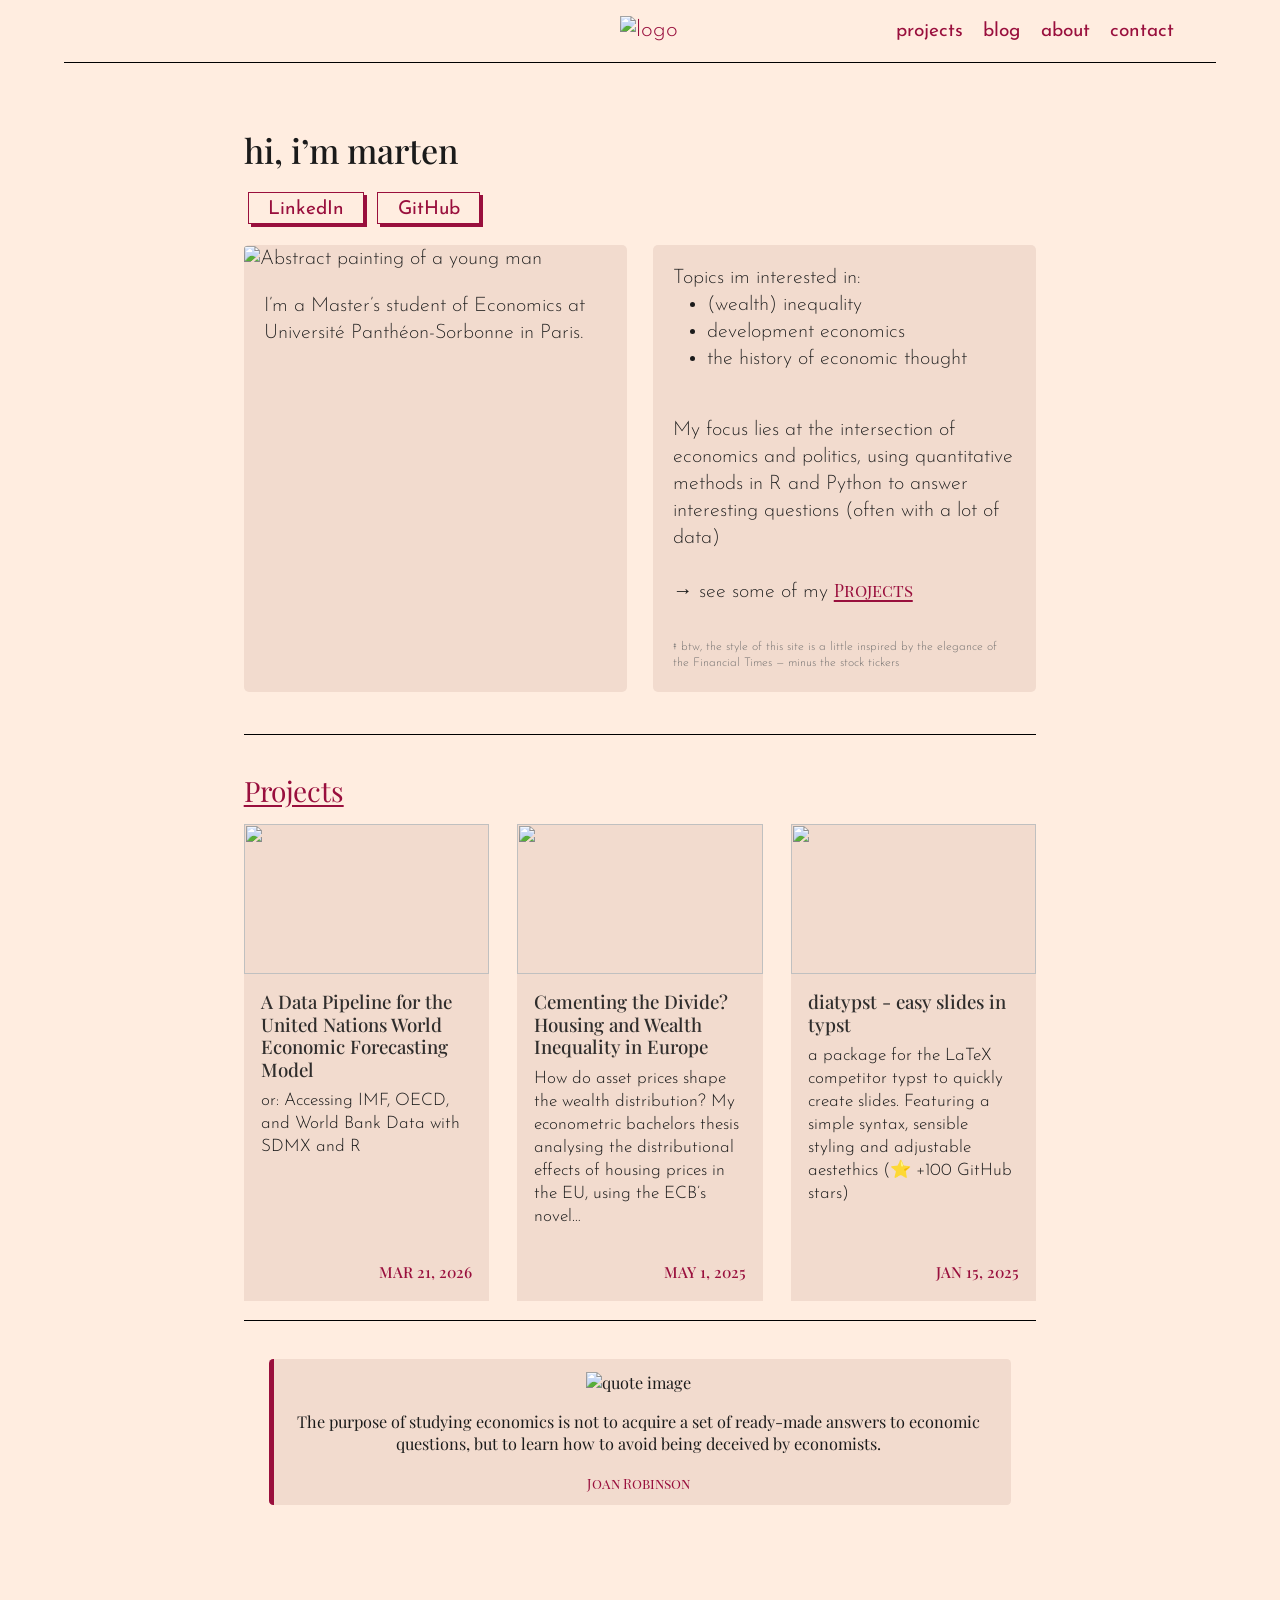
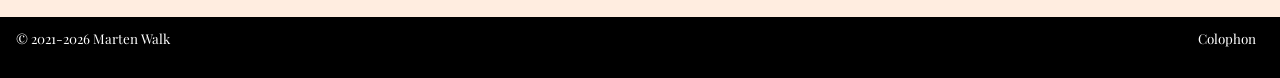
==== index.html @ 2151c4bc "Deploying to gh-pages from @ skriptum/martenw.quarto@14e7b189ca5320778930a5608e3fee7e0c405bf0 🚀" ====
<!DOCTYPE html>
<html xmlns="http://www.w3.org/1999/xhtml" lang="en" xml:lang="en"><head>

<meta charset="utf-8">
<meta name="generator" content="quarto-1.10.18">

<meta name="viewport" content="width=device-width, initial-scale=1.0, user-scalable=yes">

<meta name="description" content="Economics student interested in wealth inequality and development economics.">

<title>marten walk</title>
<style>
/* Default styles provided by pandoc.
** See https://pandoc.org/MANUAL.html#variables-for-html for config info.
*/
span.smallcaps{font-variant: small-caps;}
div.columns{display: flex; gap: 1.5em;}
div.column{flex: auto;}
@media screen {
div.columns{gap: min(4vw, 1.5em);}
div.column{overflow-x: auto;}
}
div.hanging-indent{margin-left: 1.5em; text-indent: -1.5em;}
ul.task-list{list-style: none;}
ul.task-list li input[type="checkbox"] {
  width: 0.8em;
  margin: 0 0.8em 0.2em -1em; /* quarto-specific, see https://github.com/quarto-dev/quarto-cli/issues/4556 */ 
  vertical-align: middle;
}
.display.math{display: block; text-align: center; margin: 0.5rem auto;}
</style>


<script src="site_libs/quarto-nav/quarto-nav.js"></script>
<script src="site_libs/quarto-nav/headroom.min.js"></script>
<link href="./images/favicon.ico" rel="icon">
<script src="site_libs/quarto-listing/list.min.js"></script>
<script src="site_libs/quarto-listing/quarto-listing.js"></script>
<script src="site_libs/clipboard/clipboard.min.js"></script>
<script src="site_libs/quarto-html/quarto.js" type="module"></script>
<script src="site_libs/quarto-html/tabsets/tabsets.js" type="module"></script>
<script src="site_libs/quarto-html/popper.min.js"></script>
<script src="site_libs/quarto-html/tippy.umd.min.js"></script>
<script src="site_libs/quarto-html/anchor.min.js"></script>
<link href="site_libs/quarto-html/tippy.css" rel="stylesheet">
<link href="site_libs/quarto-html/quarto-syntax-highlighting-7c666dbf5ef3e31e1d97d80ba7287326.css" rel="stylesheet" id="quarto-text-highlighting-styles">
<script src="site_libs/bootstrap/bootstrap.min.js"></script>
<link href="site_libs/bootstrap/bootstrap-icons.css" rel="stylesheet">
<link href="site_libs/bootstrap/bootstrap-f565fc57110d1e3920702f54fddc199c.min.css" rel="stylesheet" append-hash="true" id="quarto-bootstrap" data-mode="light">
<script id="quarto-search-options" type="application/json">{
  "language": {
    "search-no-results-text": "No results",
    "search-matching-documents-text": "matching documents",
    "search-copy-link-title": "Copy link to search",
    "search-hide-matches-text": "Hide additional matches",
    "search-more-match-text": "more match in this document",
    "search-more-matches-text": "more matches in this document",
    "search-clear-button-title": "Clear",
    "search-text-placeholder": "",
    "search-detached-cancel-button-title": "Cancel",
    "search-submit-button-title": "Submit",
    "search-label": "Search"
  }
}</script>
<script>

  window.document.addEventListener("DOMContentLoaded", function (_event) {
    const listingTargetEl = window.document.querySelector('#listing-projects .list');
    if (!listingTargetEl) {
      // No listing discovered, do not attach.
      return; 
    }

    const options = {
      valueNames: ['listing-image','listing-date','listing-title','listing-description',{ data: ['index'] },{ data: ['categories'] },{ data: ['listing-date-sort'] },{ data: ['listing-file-modified-sort'] }],
      
      searchColumns: ["listing-title","listing-author","listing-date","listing-image","listing-description"],
    };

    window['quarto-listings'] = window['quarto-listings'] || {};
    window['quarto-listings']['listing-projects'] = new List('listing-projects', options);

    if (window['quarto-listing-loaded']) {
      window['quarto-listing-loaded']();
    }
  });

  window.addEventListener('hashchange',() => {
    if (window['quarto-listing-loaded']) {
      window['quarto-listing-loaded']();
    }
  })
  </script>
<script type="application/ld+json">
{
  "@context": "https://schema.org/",
  "@type": "Person",
  "name": "Marten Walk",
  "url": "https://martenw.com",
  "alternateName": "Marten Walk",
  "description": "Economist",
  "image": "",
  "sameAs": [
    "https://de.linkedin.com/in/marten-walk",
    "https://github.com/skriptum"
  ],
  "jobTitle": "Economist"  
}
"alumniOf": [
    {
    "@type": "CollegeOrUniversity",
    "name": "University of Halle",
    "sameAs": "https://en.wikipedia.org/wiki/Martin_Luther_University_Halle-Wittenberg"
    }
  ],
</script>
<script defer="" src="https://cloud.umami.is/script.js" data-website-id="e9146946-1847-401b-98ea-d1d9981a1b02"></script>


<meta property="og:title" content="marten walk">
<meta property="og:description" content="quantitative econ student interested in monetary theory, inequality and the history of economic thought">
<meta property="og:image" content="https://martenw.com/images/preview.jpg">
<meta property="og:site_name" content="marten walk">
<link rel="canonical" href="https://martenw.com">
</head>

<body class="nav-fixed fullcontent quarto-light">

<div id="quarto-search-results"></div>
  <header id="quarto-header" class="headroom fixed-top">
    <nav class="navbar navbar-expand-lg " data-bs-theme="dark">
      <div class="navbar-container container-fluid">
      <div class="navbar-brand-container mx-auto">
    <a href="./index.html" class="navbar-brand navbar-brand-logo">
    <img src="./images/logo.webp" alt="logo" class="navbar-logo light-content">
    <img src="./images/logo.webp" alt="logo" class="navbar-logo dark-content">
    </a>
  </div>
          <button class="navbar-toggler" type="button" data-bs-toggle="collapse" data-bs-target="#navbarCollapse" aria-controls="navbarCollapse" role="menu" aria-expanded="false" aria-label="Toggle navigation" onclick="if (window.quartoToggleHeadroom) { window.quartoToggleHeadroom(); }">
  <span class="navbar-toggler-icon"></span>
</button>
          <div class="collapse navbar-collapse" id="navbarCollapse">
            <ul class="navbar-nav navbar-nav-scroll ms-auto">
  <li class="nav-item">
    <a class="nav-link" href="./projects/index.html"> 
<span class="menu-text">projects</span></a>
  </li>  
  <li class="nav-item">
    <a class="nav-link" href="./blog/index.html"> 
<span class="menu-text">blog</span></a>
  </li>  
  <li class="nav-item">
    <a class="nav-link" href="./about.html"> 
<span class="menu-text">about</span></a>
  </li>  
  <li class="nav-item">
    <a class="nav-link" href="./contact.html"> 
<span class="menu-text">contact</span></a>
  </li>  
</ul>
          </div> <!-- /navcollapse -->
            <div class="quarto-navbar-tools">
</div>
      </div> <!-- /container-fluid -->
    </nav>
</header>
<!-- content -->
<div id="quarto-content" class="quarto-container page-columns page-rows-contents page-layout-article page-navbar">
<!-- sidebar -->
<!-- margin-sidebar -->
    
<!-- main -->
<main class="content" id="quarto-document-content"><header id="title-block-header" class="quarto-title-block"></header>




<h1 id="hi-im-marten">hi, i’m marten</h1>
<p><a href="https://to.martenw.com/linkedin"><button type="button">LinkedIn</button></a> <a href="https://to.martenw.com/github"><button type="button">GitHub</button></a> <!--
[`<button type="button">BlueSky</button>`{=html}](https://to.martenw.com/bsky)
--></p>
<div class="content-block">
<div class="grid">
<div class="g-col-sm-6 g-col-12 title-block">
<p><img src="images/window.webp" class="img-fluid" style="width:100.0%" alt="Abstract painting of a young man"></p>
<div class="img-text">
<p>I’m a Master’s student of Economics at Université Panthéon-Sorbonne in Paris.</p>
</div>
</div>
<div class="g-col-sm-6 g-col-12 title-block text-block">
<p>Topics im interested in:</p>
<ul>
<li>(wealth) inequality</li>
<li>development economics</li>
<li>the history of economic thought</li>
</ul>
<p><br>
</p>
<p>My focus lies at the intersection of economics and politics, using quantitative methods in R and Python to answer interesting questions (often with a lot of data)</p>
<p><br>
</p>
<p>→ see some of my <a href="./projects/index.html"><strong><em>Projects</em></strong></a></p>
<p><br>
</p>
<p style="font-size:0.6em; color:#666; margin-top:0.5em;">
‡ btw, the style of this site is a little inspired by the elegance of the Financial Times — minus the stock tickers
</p>
</div>
</div>
<p><br>
</p>
</div>
<!-- Projects -->
<section id="projects" class="content-block">
<h2 class="anchored"><a href="./projects/index.html">Projects</a></h2>
<div id="listing-projects" class="quarto-listing quarto-listing-container-grid">
<div class="list grid quarto-listing-cols-3">
<div class="g-col-1" data-index="0" data-categories="UiUyQ0FQSSUyQ1RlY2huaWNhbC1ndWlkZQ==" data-listing-date-sort="1774051200000" data-listing-file-modified-sort="1788109455613" data-listing-date-modified-sort="NaN" data-listing-reading-time-sort="8" data-listing-word-count-sort="1458">
<a href="./projects/pipeline/index.html" class="quarto-grid-link">
<div class="quarto-grid-item card h-100 card-left">
<p class="card-img-top"><img loading='lazy' src="projects/pipeline/UN7670766.jpg" style="height: 150px;"  class="thumbnail-image card-img"/></p>
<div class="card-body post-contents">
<h5 class="no-anchor card-title listing-title">
A Data Pipeline for the United Nations World Economic Forecasting Model
</h5>
<div class="card-text listing-description delink">
<p>or: Accessing IMF, OECD, and World Bank Data with SDMX and R</p>
</div>
<div class="card-attribution card-text-small end">
<div class="listing-date">
Mar 21, 2026
</div>
</div>
</div>
</div></a>
</div>
<div class="g-col-1" data-index="1" data-categories="UiUyQ3BvbGl0aWNzJTJDaW5lcXVhbGl0eQ==" data-listing-date-sort="1746057600000" data-listing-file-modified-sort="1788109455597" data-listing-date-modified-sort="NaN" data-listing-reading-time-sort="5" data-listing-word-count-sort="837">
<a href="./projects/inequality/index.html" class="quarto-grid-link">
<div class="quarto-grid-item card h-100 card-left">
<p class="card-img-top">
<img loading="lazy" src="./projects/inequality/HP_coeff.png" class="thumbnail-image card-img" style="height: 150px;">
</p>
<div class="card-body post-contents">
<h5 class="no-anchor card-title listing-title">
Cementing the Divide? Housing and Wealth Inequality in Europe
</h5>
<div class="card-text listing-description delink">
<p>How do asset prices shape the wealth distribution? My econometric bachelors thesis analysing the distributional effects of housing prices in the EU, using the ECB’s novel…</p>
</div>
<div class="card-attribution card-text-small end">
<div class="listing-date">
May 1, 2025
</div>
</div>
</div>
</div></a>
</div>
<div class="g-col-1" data-index="2" data-listing-date-sort="1736899200000" data-listing-file-modified-sort="1788109455596" data-listing-date-modified-sort="NaN" data-listing-reading-time-sort="3" data-listing-word-count-sort="535">
<a href="./projects/diatypst/index.html" class="quarto-grid-link">
<div class="quarto-grid-item card h-100 card-left">
<p class="card-img-top"><img loading='lazy' src="projects/diatypst/diatype2.jpg" style="height: 150px;"  class="thumbnail-image card-img"/></p>
<div class="card-body post-contents">
<h5 class="no-anchor card-title listing-title">
diatypst - easy slides in typst
</h5>
<div class="card-text listing-description delink">
<p>a package for the LaTeX competitor typst to quickly create slides. Featuring a simple syntax, sensible styling and adjustable aestethics (⭐ +100 GitHub stars)</p>
</div>
<div class="card-attribution card-text-small end">
<div class="listing-date">
Jan 15, 2025
</div>
</div>
</div>
</div></a>
</div>
</div>
<div class="listing-no-matching d-none">No matching items</div>
</div>
</section>
<!-- Quote -->
<blockquote class="blockquote">
<p><img src="images/quote.png" class="img-fluid" style="width:10.0%" alt="quote image"></p>
<p>The purpose of studying economics is not to acquire a set of ready-made answers to economic questions, but to learn how to avoid being deceived by economists. <!-- [‡](https://hetwebsite.net/het/profiles/robinson.htm) --></p>
<p><strong><em>Joan Robinson</em></strong></p>
</blockquote>




</main> <!-- /main -->
<script id="quarto-html-after-body" type="application/javascript">
  window.document.addEventListener("DOMContentLoaded", function (event) {
    const icon = "";
    const anchorJS = new window.AnchorJS();
    anchorJS.options = {
      placement: 'right',
      icon: icon
    };
    anchorJS.add('.anchored');
    const isCodeAnnotation = (el) => {
      for (const clz of el.classList) {
        if (clz.startsWith('code-annotation-')) {                     
          return true;
        }
      }
      return false;
    }
    const onCopySuccess = function(e) {
      // button target
      const button = e.trigger;
      // don't keep focus
      button.blur();
      // flash "checked"
      button.classList.add('code-copy-button-checked');
      var currentTitle = button.getAttribute("title");
      button.setAttribute("title", "Copied!");
      let tooltip;
      if (window.bootstrap) {
        button.setAttribute("data-bs-toggle", "tooltip");
        button.setAttribute("data-bs-placement", "left");
        button.setAttribute("data-bs-title", "Copied!");
        tooltip = new bootstrap.Tooltip(button, 
          { trigger: "manual", 
            customClass: "code-copy-button-tooltip",
            offset: [0, -8]});
        tooltip.show();    
      }
      setTimeout(function() {
        if (tooltip) {
          tooltip.hide();
          button.removeAttribute("data-bs-title");
          button.removeAttribute("data-bs-toggle");
          button.removeAttribute("data-bs-placement");
        }
        button.setAttribute("title", currentTitle);
        button.classList.remove('code-copy-button-checked');
      }, 1000);
      // clear code selection
      e.clearSelection();
    }
    const getTextToCopy = function(trigger) {
      const outerScaffold = trigger.parentElement.cloneNode(true);
      const codeEl = outerScaffold.querySelector('code');
      for (const childEl of codeEl.children) {
        if (isCodeAnnotation(childEl)) {
          childEl.remove();
        }
      }
      return codeEl.innerText;
    }
    const clipboard = new window.ClipboardJS('.code-copy-button:not([data-in-quarto-modal])', {
      text: getTextToCopy
    });
    clipboard.on('success', onCopySuccess);
    if (window.document.getElementById('quarto-embedded-source-code-modal')) {
      const clipboardModal = new window.ClipboardJS('.code-copy-button[data-in-quarto-modal]', {
        text: getTextToCopy,
        container: window.document.getElementById('quarto-embedded-source-code-modal')
      });
      clipboardModal.on('success', onCopySuccess);
    }
      var localhostRegex = new RegExp(/^(?:http|https):\/\/localhost\:?[0-9]*\//);
      var mailtoRegex = new RegExp(/^mailto:/);
        var filterRegex = new RegExp("https:\/\/martenw\.com\/");
      var isInternal = (href) => {
          return filterRegex.test(href) || localhostRegex.test(href) || mailtoRegex.test(href);
      }
      // Inspect non-navigation links and adorn them if external
     var links = window.document.querySelectorAll('a[href]:not(.nav-link):not(.navbar-brand):not(.toc-action):not(.sidebar-link):not(.sidebar-item-toggle):not(.pagination-link):not(.no-external):not([aria-hidden]):not(.dropdown-item):not(.quarto-navigation-tool):not(.about-link)');
      for (var i=0; i<links.length; i++) {
        const link = links[i];
        if (!isInternal(link.href)) {
          // undo the damage that might have been done by quarto-nav.js in the case of
          // links that we want to consider external
          if (link.dataset.originalHref !== undefined) {
            link.href = link.dataset.originalHref;
          }
            // target, if specified
            link.setAttribute("target", "_blank");
            if (link.getAttribute("rel") === null) {
              link.setAttribute("rel", "noopener");
            }
        }
      }
    function tippyHover(el, contentFn, onTriggerFn, onUntriggerFn) {
      const config = {
        allowHTML: true,
        maxWidth: 500,
        delay: 100,
        arrow: false,
        appendTo: function(el) {
            return el.parentElement;
        },
        interactive: true,
        interactiveBorder: 10,
        theme: 'quarto',
        placement: 'bottom-start',
      };
      if (contentFn) {
        config.content = contentFn;
      }
      if (onTriggerFn) {
        config.onTrigger = onTriggerFn;
      }
      if (onUntriggerFn) {
        config.onUntrigger = onUntriggerFn;
      }
      window.tippy(el, config); 
    }
    const noterefs = window.document.querySelectorAll('a[role="doc-noteref"]');
    for (var i=0; i<noterefs.length; i++) {
      const ref = noterefs[i];
      tippyHover(ref, function() {
        // use id or data attribute instead here
        let href = ref.getAttribute('data-footnote-href') || ref.getAttribute('href');
        try { href = new URL(href).hash; } catch {}
        const id = href.replace(/^#\/?/, "");
        const note = window.document.getElementById(id);
        if (note) {
          return note.innerHTML;
        } else {
          return "";
        }
      });
    }
    const xrefs = window.document.querySelectorAll('a.quarto-xref');
    const processXRef = (id, note) => {
      // Strip column container classes
      const stripColumnClz = (el) => {
        el.classList.remove("page-full", "page-columns");
        if (el.children) {
          for (const child of el.children) {
            stripColumnClz(child);
          }
        }
      }
      stripColumnClz(note)
      if (id === null || id.startsWith('sec-')) {
        // Special case sections, only their first couple elements
        const container = document.createElement("div");
        if (note.children && note.children.length > 2) {
          container.appendChild(note.children[0].cloneNode(true));
          for (let i = 1; i < note.children.length; i++) {
            const child = note.children[i];
            if (child.tagName === "P" && child.innerText === "") {
              continue;
            } else {
              container.appendChild(child.cloneNode(true));
              break;
            }
          }
          if (window.Quarto?.typesetMath) {
            window.Quarto.typesetMath(container);
          }
          return container.innerHTML
        } else {
          if (window.Quarto?.typesetMath) {
            window.Quarto.typesetMath(note);
          }
          return note.innerHTML;
        }
      } else {
        // Remove any anchor links if they are present
        const anchorLink = note.querySelector('a.anchorjs-link');
        if (anchorLink) {
          anchorLink.remove();
        }
        if (window.Quarto?.typesetMath) {
          window.Quarto.typesetMath(note);
        }
        if (note.classList.contains("callout")) {
          return note.outerHTML;
        } else {
          return note.innerHTML;
        }
      }
    }
    for (var i=0; i<xrefs.length; i++) {
      const xref = xrefs[i];
      tippyHover(xref, undefined, function(instance) {
        instance.disable();
        let url = xref.getAttribute('href');
        let hash = undefined; 
        if (url.startsWith('#')) {
          hash = url;
        } else {
          try { hash = new URL(url).hash; } catch {}
        }
        if (hash) {
          const id = hash.replace(/^#\/?/, "");
          const note = window.document.getElementById(id);
          if (note !== null) {
            try {
              const html = processXRef(id, note.cloneNode(true));
              instance.setContent(html);
            } finally {
              instance.enable();
              instance.show();
            }
          } else {
            // See if we can fetch this
            fetch(url.split('#')[0])
            .then(res => res.text())
            .then(html => {
              const parser = new DOMParser();
              const htmlDoc = parser.parseFromString(html, "text/html");
              const note = htmlDoc.getElementById(id);
              if (note !== null) {
                const html = processXRef(id, note);
                instance.setContent(html);
              } 
            }).finally(() => {
              instance.enable();
              instance.show();
            });
          }
        } else {
          // See if we can fetch a full url (with no hash to target)
          // This is a special case and we should probably do some content thinning / targeting
          fetch(url)
          .then(res => res.text())
          .then(html => {
            const parser = new DOMParser();
            const htmlDoc = parser.parseFromString(html, "text/html");
            const note = htmlDoc.querySelector('main.content');
            if (note !== null) {
              // This should only happen for chapter cross references
              // (since there is no id in the URL)
              // remove the first header
              if (note.children.length > 0 && note.children[0].tagName === "HEADER") {
                note.children[0].remove();
              }
              const html = processXRef(null, note);
              instance.setContent(html);
            } 
          }).finally(() => {
            instance.enable();
            instance.show();
          });
        }
      }, function(instance) {
      });
    }
        let selectedAnnoteEl;
        const selectorForAnnotation = ( cell, annotation) => {
          let cellAttr = 'data-code-cell="' + cell + '"';
          let lineAttr = 'data-code-annotation="' +  annotation + '"';
          const selector = 'span[' + cellAttr + '][' + lineAttr + ']';
          return selector;
        }
        const selectCodeLines = (annoteEl) => {
          const doc = window.document;
          const targetCell = annoteEl.getAttribute("data-target-cell");
          const targetAnnotation = annoteEl.getAttribute("data-target-annotation");
          const annoteSpan = window.document.querySelector(selectorForAnnotation(targetCell, targetAnnotation));
          const lines = annoteSpan.getAttribute("data-code-lines").split(",");
          const lineIds = lines.map((line) => {
            return targetCell + "-" + line;
          })
          let top = null;
          let height = null;
          let parent = null;
          if (lineIds.length > 0) {
              //compute the position of the single el (top and bottom and make a div)
              const el = window.document.getElementById(lineIds[0]);
              top = el.offsetTop;
              height = el.offsetHeight;
              parent = el.parentElement.parentElement;
            if (lineIds.length > 1) {
              const lastEl = window.document.getElementById(lineIds[lineIds.length - 1]);
              const bottom = lastEl.offsetTop + lastEl.offsetHeight;
              height = bottom - top;
            }
            if (top !== null && height !== null && parent !== null) {
              // cook up a div (if necessary) and position it 
              let div = window.document.getElementById("code-annotation-line-highlight");
              if (div === null) {
                div = window.document.createElement("div");
                div.setAttribute("id", "code-annotation-line-highlight");
                div.style.position = 'absolute';
                parent.appendChild(div);
              }
              div.style.top = top - 2 + "px";
              div.style.height = height + 4 + "px";
              div.style.left = 0;
              let gutterDiv = window.document.getElementById("code-annotation-line-highlight-gutter");
              if (gutterDiv === null) {
                gutterDiv = window.document.createElement("div");
                gutterDiv.setAttribute("id", "code-annotation-line-highlight-gutter");
                gutterDiv.style.position = 'absolute';
                const codeCell = window.document.getElementById(targetCell);
                const gutter = codeCell.querySelector('.code-annotation-gutter');
                gutter.appendChild(gutterDiv);
              }
              gutterDiv.style.top = top - 2 + "px";
              gutterDiv.style.height = height + 4 + "px";
            }
            selectedAnnoteEl = annoteEl;
          }
        };
        const unselectCodeLines = () => {
          const elementsIds = ["code-annotation-line-highlight", "code-annotation-line-highlight-gutter"];
          elementsIds.forEach((elId) => {
            const div = window.document.getElementById(elId);
            if (div) {
              div.remove();
            }
          });
          selectedAnnoteEl = undefined;
        };
          // Handle positioning of the toggle
      window.addEventListener(
        "resize",
        throttle(() => {
          elRect = undefined;
          if (selectedAnnoteEl) {
            selectCodeLines(selectedAnnoteEl);
          }
        }, 10)
      );
      function throttle(fn, ms) {
      let throttle = false;
      let timer;
        return (...args) => {
          if(!throttle) { // first call gets through
              fn.apply(this, args);
              throttle = true;
          } else { // all the others get throttled
              if(timer) clearTimeout(timer); // cancel #2
              timer = setTimeout(() => {
                fn.apply(this, args);
                timer = throttle = false;
              }, ms);
          }
        };
      }
        // Attach click handler to the DT
        const annoteDls = window.document.querySelectorAll('dt[data-target-cell]');
        for (const annoteDlNode of annoteDls) {
          annoteDlNode.addEventListener('click', (event) => {
            const clickedEl = event.target;
            if (clickedEl !== selectedAnnoteEl) {
              unselectCodeLines();
              const activeEl = window.document.querySelector('dt[data-target-cell].code-annotation-active');
              if (activeEl) {
                activeEl.classList.remove('code-annotation-active');
              }
              selectCodeLines(clickedEl);
              clickedEl.classList.add('code-annotation-active');
            } else {
              // Unselect the line
              unselectCodeLines();
              clickedEl.classList.remove('code-annotation-active');
            }
          });
        }
    const findCites = (el) => {
      const parentEl = el.parentElement;
      if (parentEl) {
        const cites = parentEl.dataset.cites;
        if (cites) {
          return {
            el,
            cites: cites.split(' ')
          };
        } else {
          return findCites(el.parentElement)
        }
      } else {
        return undefined;
      }
    };
    var bibliorefs = window.document.querySelectorAll('a[role="doc-biblioref"]');
    for (var i=0; i<bibliorefs.length; i++) {
      const ref = bibliorefs[i];
      const citeInfo = findCites(ref);
      if (citeInfo) {
        tippyHover(citeInfo.el, function() {
          var popup = window.document.createElement('div');
          citeInfo.cites.forEach(function(cite) {
            var citeDiv = window.document.createElement('div');
            citeDiv.classList.add('hanging-indent');
            citeDiv.classList.add('csl-entry');
            var biblioDiv = window.document.getElementById('ref-' + cite);
            if (biblioDiv) {
              citeDiv.innerHTML = biblioDiv.innerHTML;
            }
            popup.appendChild(citeDiv);
          });
          return popup.innerHTML;
        });
      }
    }
  });
  </script>
</div> <!-- /content -->
<footer class="footer">
  <div class="nav-footer">
    <div class="nav-footer-left">
      <ul class="footer-items list-unstyled">
    <li class="nav-item">
 © 2021-2026 Marten Walk
  </li>  
</ul>
    </div>   
    <div class="nav-footer-center">
      <ul class="footer-items list-unstyled">
    <li class="nav-item compact">
    <a class="nav-link" href="https://to.martenw.com/github">
      <i class="bi bi-github" role="img" aria-label="GitHub">
</i> 
    </a>
  </li>  
    <li class="nav-item compact">
    <a class="nav-link" href="https://to.martenw.com/linkedin">
      <i class="bi bi-linkedin" role="img" aria-label="LinkedIn">
</i> 
    </a>
  </li>  
</ul>
    </div>
    <div class="nav-footer-right">
      <ul class="footer-items list-unstyled">
    <li class="nav-item">
    <a class="nav-link" href="./colophon.html">
<p>Colophon</p>
</a>
  </li>  
</ul>
    </div>
  </div>
</footer>




</body></html>
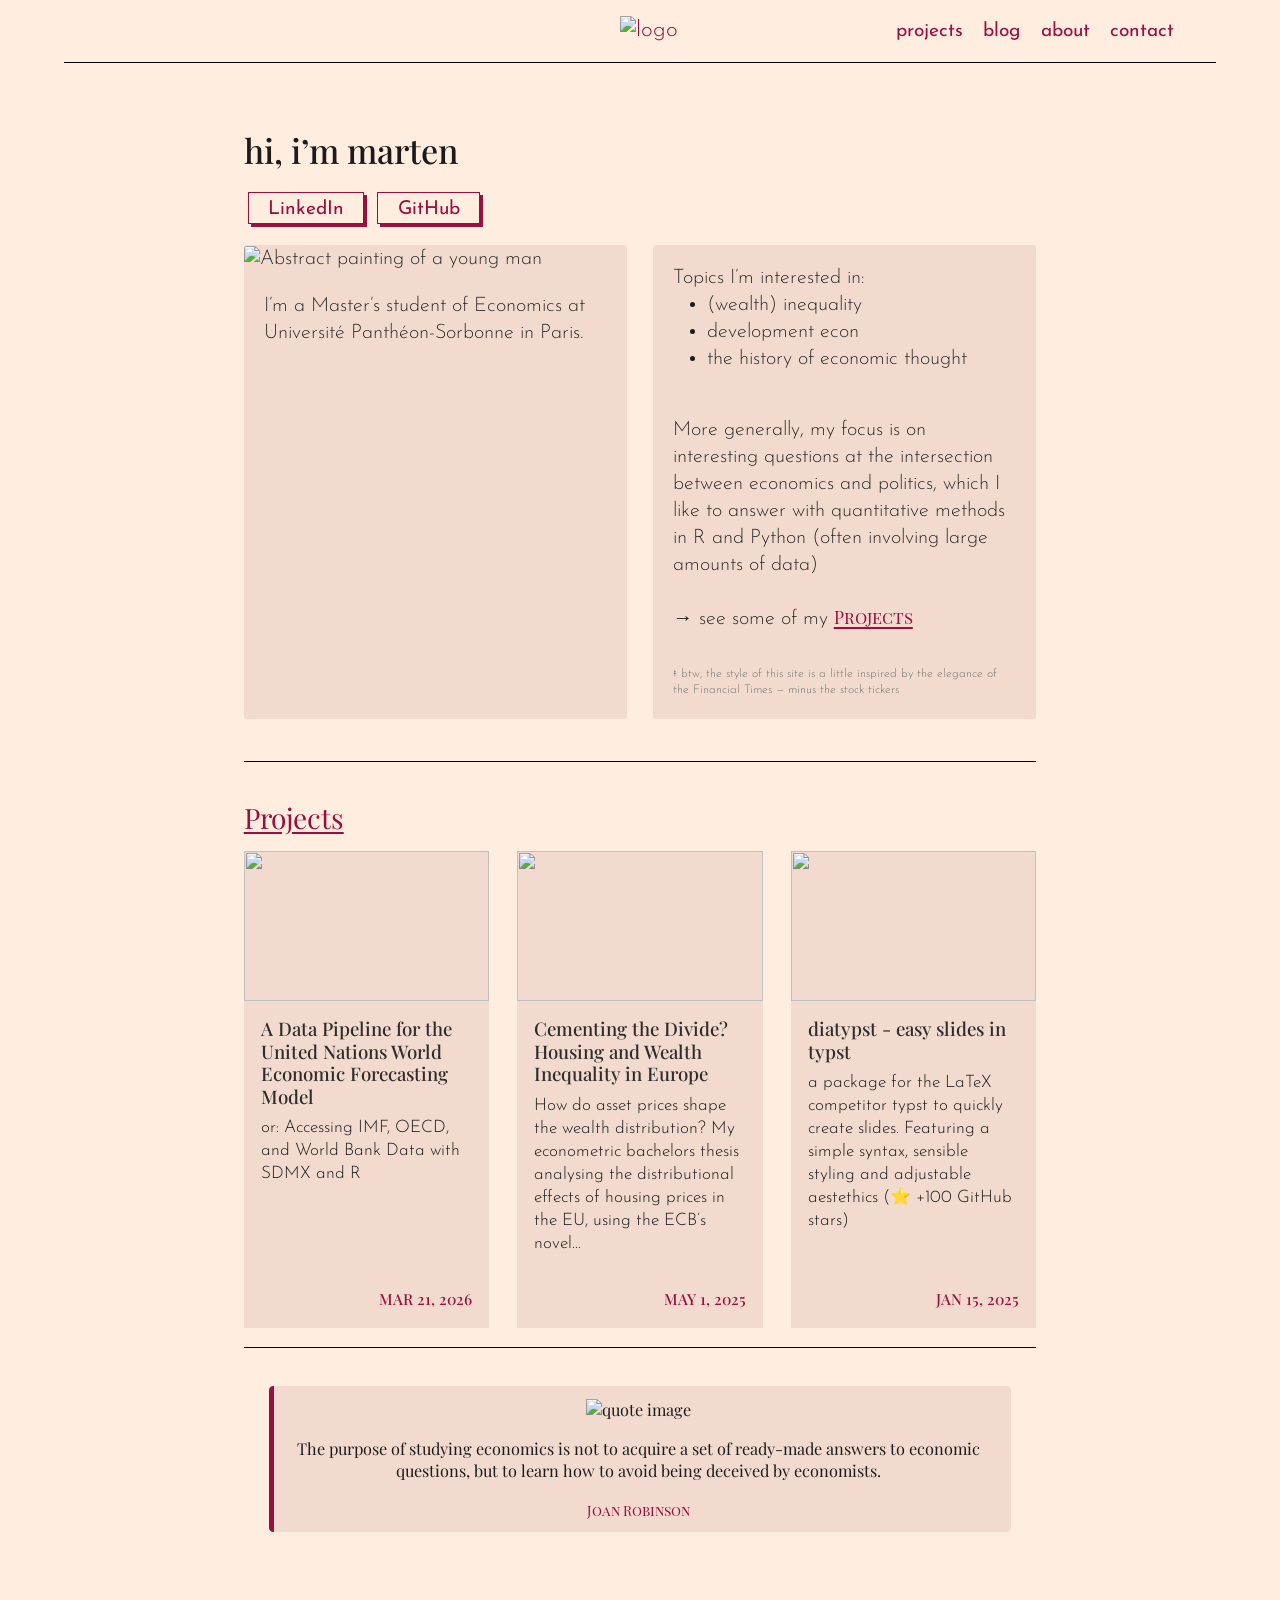
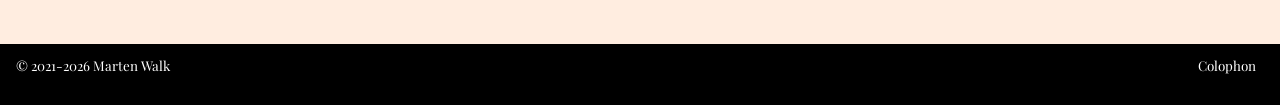
==== commit 27babc75: "Deploying to gh-pages from @ skriptum/martenw.quarto@eb6a51b6346c224c13d093fc00ededaa7248562b 🚀" ====
--- a/index.html
+++ b/index.html
@@ -46,7 +46,7 @@
 <link href="site_libs/quarto-html/quarto-syntax-highlighting-7c666dbf5ef3e31e1d97d80ba7287326.css" rel="stylesheet" id="quarto-text-highlighting-styles">
 <script src="site_libs/bootstrap/bootstrap.min.js"></script>
 <link href="site_libs/bootstrap/bootstrap-icons.css" rel="stylesheet">
-<link href="site_libs/bootstrap/bootstrap-f565fc57110d1e3920702f54fddc199c.min.css" rel="stylesheet" append-hash="true" id="quarto-bootstrap" data-mode="light">
+<link href="site_libs/bootstrap/bootstrap-c7aef4eeb3b4a29fa61adc3a92f196db.min.css" rel="stylesheet" append-hash="true" id="quarto-bootstrap" data-mode="light">
 <script id="quarto-search-options" type="application/json">{
   "language": {
     "search-no-results-text": "No results",
@@ -188,15 +188,15 @@
 </div>
 </div>
 <div class="g-col-sm-6 g-col-12 title-block text-block">
-<p>Topics im interested in:</p>
+<p>Topics I’m interested in:</p>
 <ul>
 <li>(wealth) inequality</li>
-<li>development economics</li>
+<li>development econ</li>
 <li>the history of economic thought</li>
 </ul>
 <p><br>
 </p>
-<p>My focus lies at the intersection of economics and politics, using quantitative methods in R and Python to answer interesting questions (often with a lot of data)</p>
+<p>More generally, my focus is on interesting questions at the intersection between economics and politics, which I like to answer with quantitative methods in R and Python (often involving large amounts of data)</p>
 <p><br>
 </p>
 <p>→ see some of my <a href="./projects/index.html"><strong><em>Projects</em></strong></a></p>
@@ -215,7 +215,7 @@
 <h2 class="anchored"><a href="./projects/index.html">Projects</a></h2>
 <div id="listing-projects" class="quarto-listing quarto-listing-container-grid">
 <div class="list grid quarto-listing-cols-3">
-<div class="g-col-1" data-index="0" data-categories="UiUyQ0FQSSUyQ1RlY2huaWNhbC1ndWlkZQ==" data-listing-date-sort="1774051200000" data-listing-file-modified-sort="1788109455613" data-listing-date-modified-sort="NaN" data-listing-reading-time-sort="8" data-listing-word-count-sort="1458">
+<div class="g-col-1" data-index="0" data-categories="UiUyQ0FQSSUyQ1RlY2huaWNhbC1ndWlkZQ==" data-listing-date-sort="1774051200000" data-listing-file-modified-sort="1788110447736" data-listing-date-modified-sort="NaN" data-listing-reading-time-sort="8" data-listing-word-count-sort="1458">
 <a href="./projects/pipeline/index.html" class="quarto-grid-link">
 <div class="quarto-grid-item card h-100 card-left">
 <p class="card-img-top"><img loading='lazy' src="projects/pipeline/UN7670766.jpg" style="height: 150px;"  class="thumbnail-image card-img"/></p>
@@ -234,7 +234,7 @@
 </div>
 </div></a>
 </div>
-<div class="g-col-1" data-index="1" data-categories="UiUyQ3BvbGl0aWNzJTJDaW5lcXVhbGl0eQ==" data-listing-date-sort="1746057600000" data-listing-file-modified-sort="1788109455597" data-listing-date-modified-sort="NaN" data-listing-reading-time-sort="5" data-listing-word-count-sort="837">
+<div class="g-col-1" data-index="1" data-categories="UiUyQ3BvbGl0aWNzJTJDaW5lcXVhbGl0eQ==" data-listing-date-sort="1746057600000" data-listing-file-modified-sort="1788110447720" data-listing-date-modified-sort="NaN" data-listing-reading-time-sort="5" data-listing-word-count-sort="837">
 <a href="./projects/inequality/index.html" class="quarto-grid-link">
 <div class="quarto-grid-item card h-100 card-left">
 <p class="card-img-top">
@@ -255,7 +255,7 @@
 </div>
 </div></a>
 </div>
-<div class="g-col-1" data-index="2" data-listing-date-sort="1736899200000" data-listing-file-modified-sort="1788109455596" data-listing-date-modified-sort="NaN" data-listing-reading-time-sort="3" data-listing-word-count-sort="535">
+<div class="g-col-1" data-index="2" data-listing-date-sort="1736899200000" data-listing-file-modified-sort="1788110447719" data-listing-date-modified-sort="NaN" data-listing-reading-time-sort="3" data-listing-word-count-sort="535">
 <a href="./projects/diatypst/index.html" class="quarto-grid-link">
 <div class="quarto-grid-item card h-100 card-left">
 <p class="card-img-top"><img loading='lazy' src="projects/diatypst/diatype2.jpg" style="height: 150px;"  class="thumbnail-image card-img"/></p>
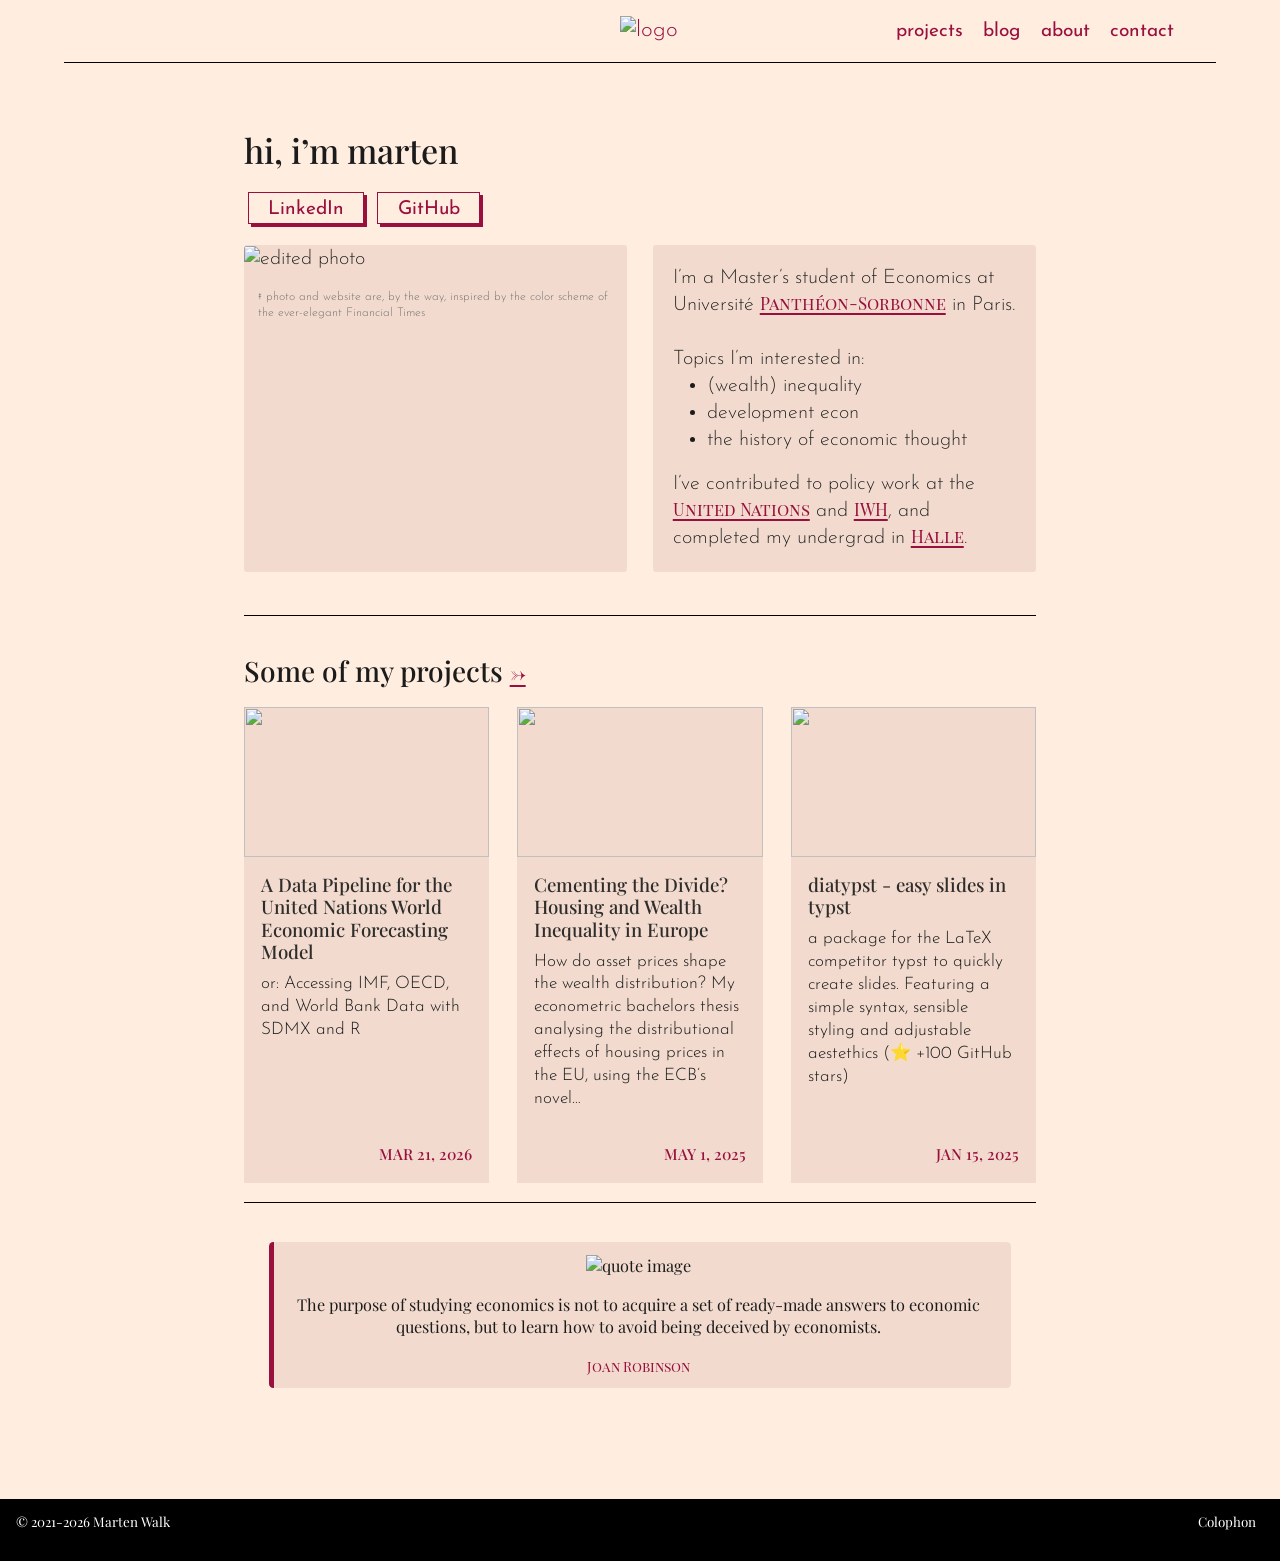
==== commit d6864cf4: "Deploying to gh-pages from @ skriptum/martenw.quarto@f0eed6e75bb18b0d7074cb40aaeee2cedfe139e0 🚀" ====
--- a/index.html
+++ b/index.html
@@ -46,7 +46,7 @@
 <link href="site_libs/quarto-html/quarto-syntax-highlighting-7c666dbf5ef3e31e1d97d80ba7287326.css" rel="stylesheet" id="quarto-text-highlighting-styles">
 <script src="site_libs/bootstrap/bootstrap.min.js"></script>
 <link href="site_libs/bootstrap/bootstrap-icons.css" rel="stylesheet">
-<link href="site_libs/bootstrap/bootstrap-c7aef4eeb3b4a29fa61adc3a92f196db.min.css" rel="stylesheet" append-hash="true" id="quarto-bootstrap" data-mode="light">
+<link href="site_libs/bootstrap/bootstrap-74c910c52ec3dae3a9c5c502edad08e3.min.css" rel="stylesheet" append-hash="true" id="quarto-bootstrap" data-mode="light">
 <script id="quarto-search-options" type="application/json">{
   "language": {
     "search-no-results-text": "No results",
@@ -182,40 +182,35 @@
 <div class="content-block">
 <div class="grid">
 <div class="g-col-sm-6 g-col-12 title-block">
-<p><img src="images/window.webp" class="img-fluid" style="width:100.0%" alt="Abstract painting of a young man"></p>
+<p><img src="images/window.webp" class="img-fluid" style="width:100.0%" alt="edited photo"></p>
 <div class="img-text">
-<p>I’m a Master’s student of Economics at Université Panthéon-Sorbonne in Paris.</p>
+<p style="font-size:0.6em; color:#666; margin-top:0.5em;">
+‡ photo and website are, by the way, inspired by the color scheme of the ever-elegant Financial Times
+</p>
 </div>
 </div>
 <div class="g-col-sm-6 g-col-12 title-block text-block">
+<p>I’m a Master’s student of Economics at Université <a href="https://economie.pantheonsorbonne.fr/"><strong><em>Panthéon-Sorbonne</em></strong></a> in Paris.</p>
+<p><br>
+</p>
 <p>Topics I’m interested in:</p>
 <ul>
 <li>(wealth) inequality</li>
 <li>development econ</li>
 <li>the history of economic thought</li>
 </ul>
+<p>I’ve contributed to policy work at the <a href="https://policy.desa.un.org/"><strong><em>United Nations</em></strong></a> and <a href="https://www.iwh-halle.de/en/about-the-iwh/research-centres/centre-for-evidence-based-policy-advice"><strong><em>IWH</em></strong></a>, and completed my undergrad in <a href="https://www.youtube.com/watch?v=w6sLH3PJNLA"><strong><em>Halle</em></strong></a>.</p>
+</div>
+</div>
 <p><br>
 </p>
-<p>More generally, my focus is on interesting questions at the intersection between economics and politics, which I like to answer with quantitative methods in R and Python (often involving large amounts of data)</p>
-<p><br>
-</p>
-<p>→ see some of my <a href="./projects/index.html"><strong><em>Projects</em></strong></a></p>
-<p><br>
-</p>
-<p style="font-size:0.6em; color:#666; margin-top:0.5em;">
-‡ btw, the style of this site is a little inspired by the elegance of the Financial Times — minus the stock tickers
-</p>
-</div>
-</div>
-<p><br>
-</p>
 </div>
 <!-- Projects -->
-<section id="projects" class="content-block">
-<h2 class="anchored"><a href="./projects/index.html">Projects</a></h2>
+<section id="some-of-my-projects--" class="content-block">
+<h2 class="anchored">Some of my projects <a href="./projects/index.html"><strong><em>-&gt;</em></strong></a></h2>
 <div id="listing-projects" class="quarto-listing quarto-listing-container-grid">
 <div class="list grid quarto-listing-cols-3">
-<div class="g-col-1" data-index="0" data-categories="UiUyQ0FQSSUyQ1RlY2huaWNhbC1ndWlkZQ==" data-listing-date-sort="1774051200000" data-listing-file-modified-sort="1788110447736" data-listing-date-modified-sort="NaN" data-listing-reading-time-sort="8" data-listing-word-count-sort="1458">
+<div class="g-col-1" data-index="0" data-categories="UiUyQ0FQSSUyQ1RlY2huaWNhbC1ndWlkZQ==" data-listing-date-sort="1774051200000" data-listing-file-modified-sort="1788278748715" data-listing-date-modified-sort="NaN" data-listing-reading-time-sort="8" data-listing-word-count-sort="1458">
 <a href="./projects/pipeline/index.html" class="quarto-grid-link">
 <div class="quarto-grid-item card h-100 card-left">
 <p class="card-img-top"><img loading='lazy' src="projects/pipeline/UN7670766.jpg" style="height: 150px;"  class="thumbnail-image card-img"/></p>
@@ -234,7 +229,7 @@
 </div>
 </div></a>
 </div>
-<div class="g-col-1" data-index="1" data-categories="UiUyQ3BvbGl0aWNzJTJDaW5lcXVhbGl0eQ==" data-listing-date-sort="1746057600000" data-listing-file-modified-sort="1788110447720" data-listing-date-modified-sort="NaN" data-listing-reading-time-sort="5" data-listing-word-count-sort="837">
+<div class="g-col-1" data-index="1" data-categories="UiUyQ3BvbGl0aWNzJTJDaW5lcXVhbGl0eQ==" data-listing-date-sort="1746057600000" data-listing-file-modified-sort="1788278748700" data-listing-date-modified-sort="NaN" data-listing-reading-time-sort="5" data-listing-word-count-sort="837">
 <a href="./projects/inequality/index.html" class="quarto-grid-link">
 <div class="quarto-grid-item card h-100 card-left">
 <p class="card-img-top">
@@ -255,7 +250,7 @@
 </div>
 </div></a>
 </div>
-<div class="g-col-1" data-index="2" data-listing-date-sort="1736899200000" data-listing-file-modified-sort="1788110447719" data-listing-date-modified-sort="NaN" data-listing-reading-time-sort="3" data-listing-word-count-sort="535">
+<div class="g-col-1" data-index="2" data-listing-date-sort="1736899200000" data-listing-file-modified-sort="1788278748699" data-listing-date-modified-sort="NaN" data-listing-reading-time-sort="3" data-listing-word-count-sort="535">
 <a href="./projects/diatypst/index.html" class="quarto-grid-link">
 <div class="quarto-grid-item card h-100 card-left">
 <p class="card-img-top"><img loading='lazy' src="projects/diatypst/diatype2.jpg" style="height: 150px;"  class="thumbnail-image card-img"/></p>
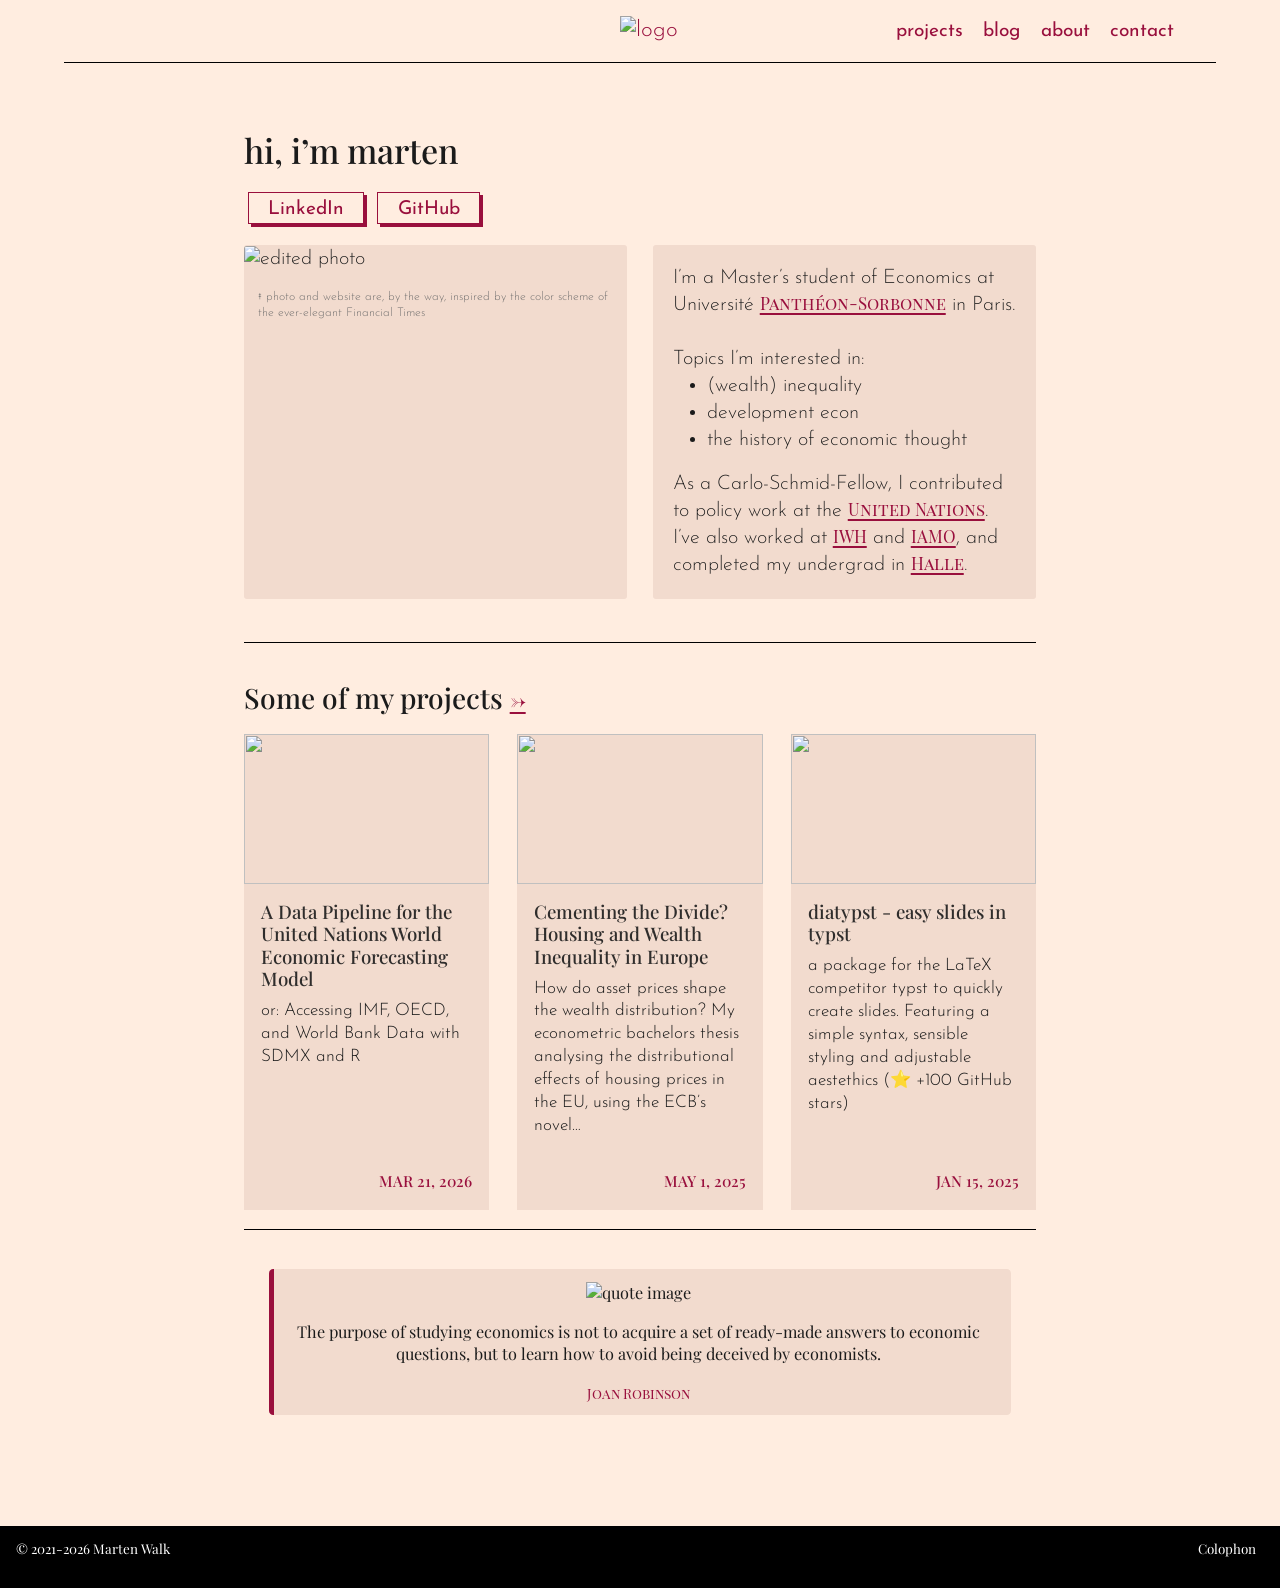
==== commit 7b4cbfa5: "Deploying to gh-pages from @ skriptum/martenw.quarto@805fb2f078ce0cb866a2498d82abfdb4821e48e5 🚀" ====
--- a/index.html
+++ b/index.html
@@ -46,7 +46,7 @@
 <link href="site_libs/quarto-html/quarto-syntax-highlighting-7c666dbf5ef3e31e1d97d80ba7287326.css" rel="stylesheet" id="quarto-text-highlighting-styles">
 <script src="site_libs/bootstrap/bootstrap.min.js"></script>
 <link href="site_libs/bootstrap/bootstrap-icons.css" rel="stylesheet">
-<link href="site_libs/bootstrap/bootstrap-74c910c52ec3dae3a9c5c502edad08e3.min.css" rel="stylesheet" append-hash="true" id="quarto-bootstrap" data-mode="light">
+<link href="site_libs/bootstrap/bootstrap-3390c30ea9831c9b8d694a69b18fc931.min.css" rel="stylesheet" append-hash="true" id="quarto-bootstrap" data-mode="light">
 <script id="quarto-search-options" type="application/json">{
   "language": {
     "search-no-results-text": "No results",
@@ -199,7 +199,7 @@
 <li>development econ</li>
 <li>the history of economic thought</li>
 </ul>
-<p>I’ve contributed to policy work at the <a href="https://policy.desa.un.org/"><strong><em>United Nations</em></strong></a> and <a href="https://www.iwh-halle.de/en/about-the-iwh/research-centres/centre-for-evidence-based-policy-advice"><strong><em>IWH</em></strong></a>, and completed my undergrad in <a href="https://www.youtube.com/watch?v=w6sLH3PJNLA"><strong><em>Halle</em></strong></a>.</p>
+<p>As a Carlo-Schmid-Fellow, I contributed to policy work at the <a href="https://policy.desa.un.org/"><strong><em>United Nations</em></strong></a>. I’ve also worked at <a href="https://www.iwh-halle.de/en/about-the-iwh/research-centres/centre-for-evidence-based-policy-advice"><strong><em>IWH</em></strong></a> and <a href="https://en.wikipedia.org/wiki/Leibniz_Institute_of_Agricultural_Development_in_Transition_Economies"><strong><em>IAMO</em></strong></a>, and completed my undergrad in <a href="https://www.youtube.com/watch?v=w6sLH3PJNLA"><strong><em>Halle</em></strong></a>.</p>
 </div>
 </div>
 <p><br>
@@ -210,7 +210,7 @@
 <h2 class="anchored">Some of my projects <a href="./projects/index.html"><strong><em>-&gt;</em></strong></a></h2>
 <div id="listing-projects" class="quarto-listing quarto-listing-container-grid">
 <div class="list grid quarto-listing-cols-3">
-<div class="g-col-1" data-index="0" data-categories="UiUyQ0FQSSUyQ1RlY2huaWNhbC1ndWlkZQ==" data-listing-date-sort="1774051200000" data-listing-file-modified-sort="1788278748715" data-listing-date-modified-sort="NaN" data-listing-reading-time-sort="8" data-listing-word-count-sort="1458">
+<div class="g-col-1" data-index="0" data-categories="UiUyQ0FQSSUyQ1RlY2huaWNhbC1ndWlkZQ==" data-listing-date-sort="1774051200000" data-listing-file-modified-sort="1789749714869" data-listing-date-modified-sort="NaN" data-listing-reading-time-sort="8" data-listing-word-count-sort="1458">
 <a href="./projects/pipeline/index.html" class="quarto-grid-link">
 <div class="quarto-grid-item card h-100 card-left">
 <p class="card-img-top"><img loading='lazy' src="projects/pipeline/UN7670766.jpg" style="height: 150px;"  class="thumbnail-image card-img"/></p>
@@ -229,7 +229,7 @@
 </div>
 </div></a>
 </div>
-<div class="g-col-1" data-index="1" data-categories="UiUyQ3BvbGl0aWNzJTJDaW5lcXVhbGl0eQ==" data-listing-date-sort="1746057600000" data-listing-file-modified-sort="1788278748700" data-listing-date-modified-sort="NaN" data-listing-reading-time-sort="5" data-listing-word-count-sort="837">
+<div class="g-col-1" data-index="1" data-categories="UiUyQ3BvbGl0aWNzJTJDaW5lcXVhbGl0eQ==" data-listing-date-sort="1746057600000" data-listing-file-modified-sort="1789749714852" data-listing-date-modified-sort="NaN" data-listing-reading-time-sort="5" data-listing-word-count-sort="837">
 <a href="./projects/inequality/index.html" class="quarto-grid-link">
 <div class="quarto-grid-item card h-100 card-left">
 <p class="card-img-top">
@@ -250,7 +250,7 @@
 </div>
 </div></a>
 </div>
-<div class="g-col-1" data-index="2" data-listing-date-sort="1736899200000" data-listing-file-modified-sort="1788278748699" data-listing-date-modified-sort="NaN" data-listing-reading-time-sort="3" data-listing-word-count-sort="535">
+<div class="g-col-1" data-index="2" data-listing-date-sort="1736899200000" data-listing-file-modified-sort="1789749714851" data-listing-date-modified-sort="NaN" data-listing-reading-time-sort="3" data-listing-word-count-sort="535">
 <a href="./projects/diatypst/index.html" class="quarto-grid-link">
 <div class="quarto-grid-item card h-100 card-left">
 <p class="card-img-top"><img loading='lazy' src="projects/diatypst/diatype2.jpg" style="height: 150px;"  class="thumbnail-image card-img"/></p>
